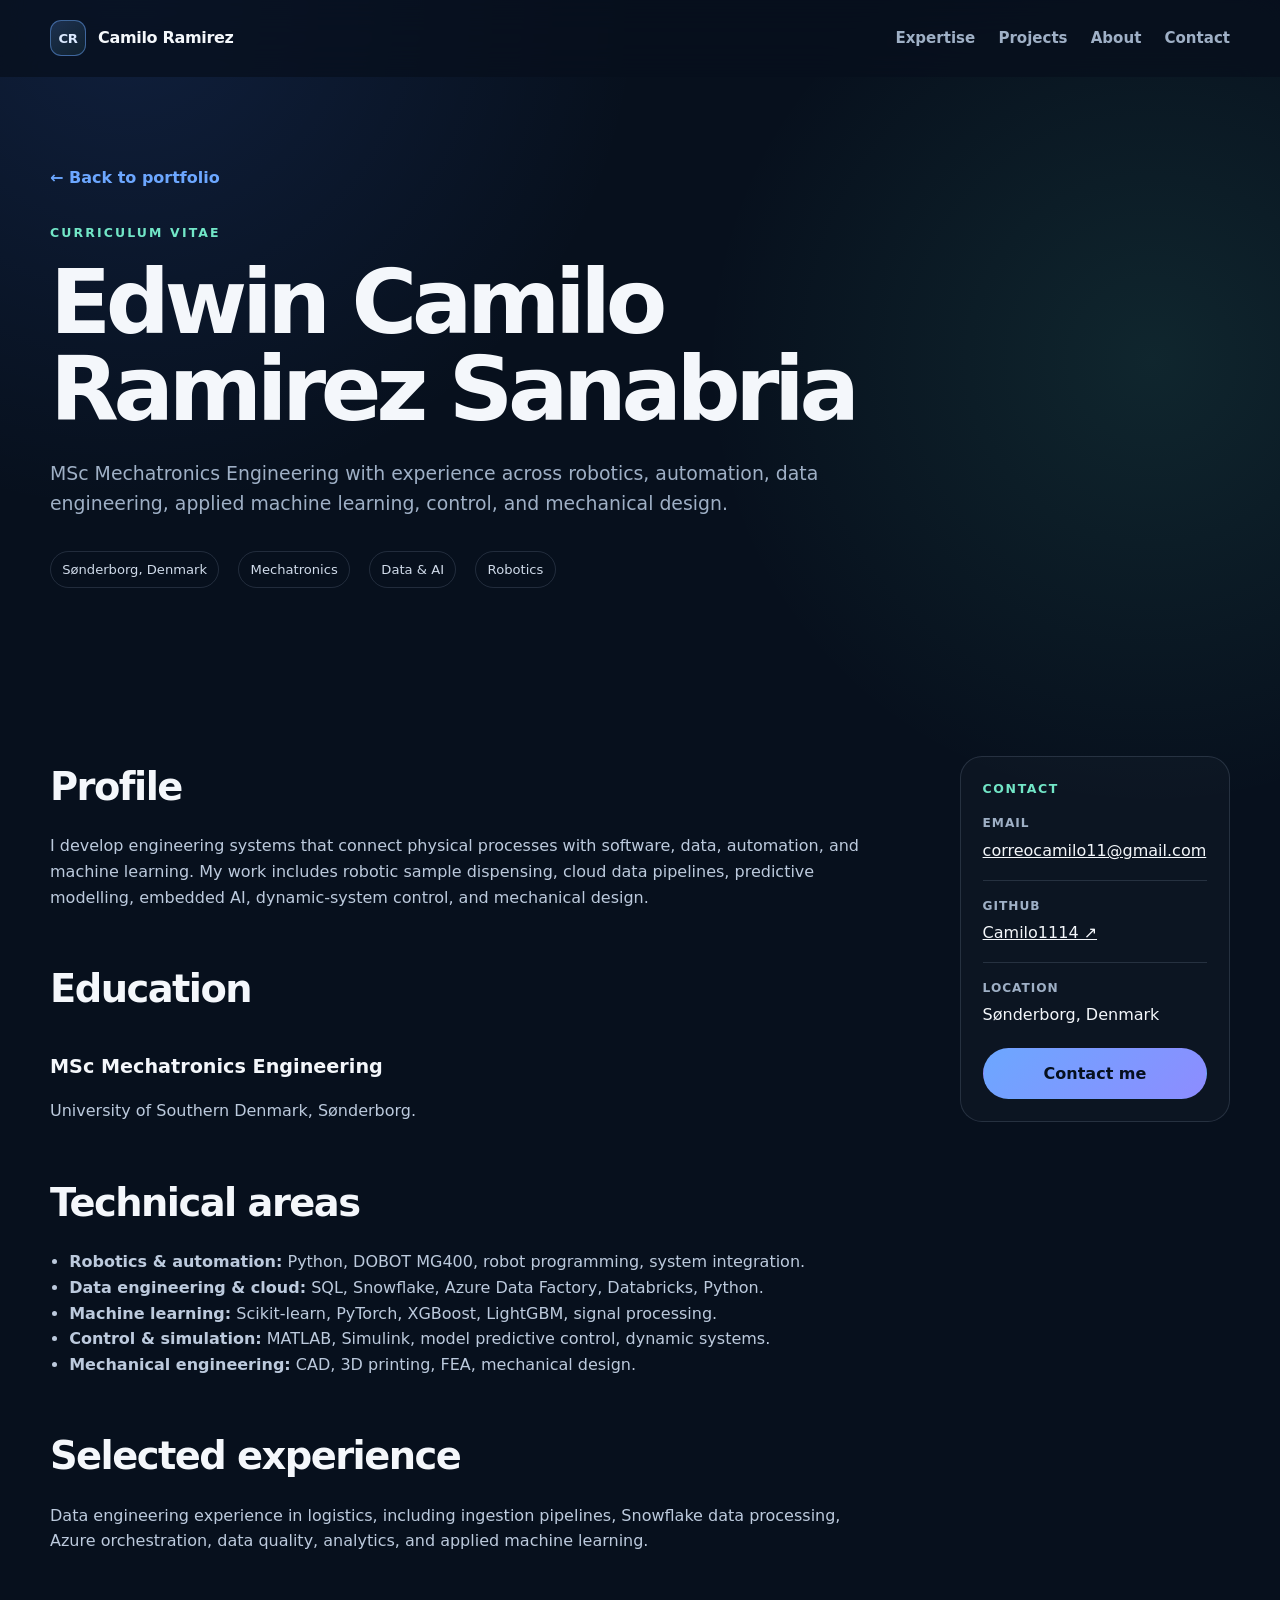
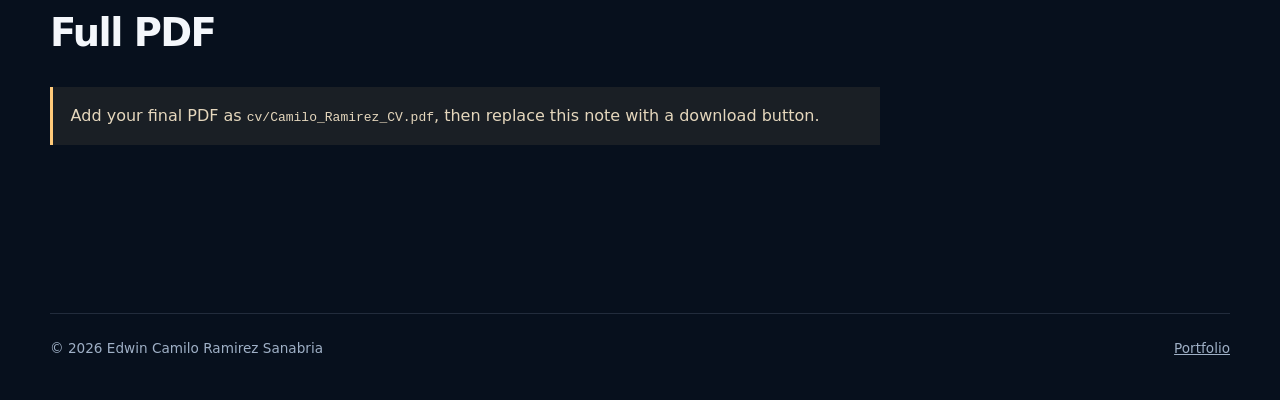
==== cv/index.html @ 7befc26e "First Commit" ====
<!DOCTYPE html>
<html lang="en">
<head>
  <meta charset="utf-8" />
  <meta name="viewport" content="width=device-width, initial-scale=1" />
  <meta name="description" content="CV summary for Edwin Camilo Ramirez Sanabria, MSc Mechatronics Engineering." />
  <meta name="theme-color" content="#08111f" />
  <title>CV | Camilo Ramirez</title>
  <link rel="icon" href="../assets/images/favicon.svg" type="image/svg+xml" />
  <link rel="stylesheet" href="../assets/css/styles.css" />
</head>
<body class="project-page">
  <header class="site-header">
    <div class="container nav-wrap">
      <a class="brand" href="../index.html"><span class="brand-mark">CR</span><span class="brand-text">Camilo Ramirez</span></a>
      <nav class="site-nav" aria-label="Primary navigation"><a href="../index.html#expertise">Expertise</a><a href="../index.html#projects">Projects</a><a href="../index.html#about">About</a><a href="../index.html#contact">Contact</a></nav>
    </div>
  </header>
  <main>
    <section class="case-hero">
      <div class="container">
        <a class="case-back" href="../index.html">← Back to portfolio</a>
        <p class="eyebrow">Curriculum vitae</p>
        <h1 class="case-title">Edwin Camilo Ramirez Sanabria</h1>
        <p class="case-lead">MSc Mechatronics Engineering with experience across robotics, automation, data engineering, applied machine learning, control, and mechanical design.</p>
        <div class="case-meta"><span>Sønderborg, Denmark</span><span>Mechatronics</span><span>Data &amp; AI</span><span>Robotics</span></div>
      </div>
    </section>
    <section class="section-shell">
      <div class="container case-layout">
        <article class="case-content">
          <h2>Profile</h2>
          <p>I develop engineering systems that connect physical processes with software, data, automation, and machine learning. My work includes robotic sample dispensing, cloud data pipelines, predictive modelling, embedded AI, dynamic-system control, and mechanical design.</p>

          <h2>Education</h2>
          <h3>MSc Mechatronics Engineering</h3>
          <p>University of Southern Denmark, Sønderborg.</p>

          <h2>Technical areas</h2>
          <ul>
            <li><strong>Robotics &amp; automation:</strong> Python, DOBOT MG400, robot programming, system integration.</li>
            <li><strong>Data engineering &amp; cloud:</strong> SQL, Snowflake, Azure Data Factory, Databricks, Python.</li>
            <li><strong>Machine learning:</strong> Scikit-learn, PyTorch, XGBoost, LightGBM, signal processing.</li>
            <li><strong>Control &amp; simulation:</strong> MATLAB, Simulink, model predictive control, dynamic systems.</li>
            <li><strong>Mechanical engineering:</strong> CAD, 3D printing, FEA, mechanical design.</li>
          </ul>

          <h2>Selected experience</h2>
          <p>Data engineering experience in logistics, including ingestion pipelines, Snowflake data processing, Azure orchestration, data quality, analytics, and applied machine learning.</p>

          <h2>Full PDF</h2>
          <div class="notice">Add your final PDF as <code>cv/Camilo_Ramirez_CV.pdf</code>, then replace this note with a download button.</div>
        </article>
        <aside class="case-sidebar">
          <h2>Contact</h2>
          <dl class="case-facts">
            <div><dt>Email</dt><dd><a href="mailto:correocamilo11@gmail.com">correocamilo11@gmail.com</a></dd></div>
            <div><dt>GitHub</dt><dd><a href="https://github.com/Camilo1114" target="_blank" rel="noopener">Camilo1114 ↗</a></dd></div>
            <div><dt>Location</dt><dd>Sønderborg, Denmark</dd></div>
          </dl>
          <a class="button button-primary" href="mailto:correocamilo11@gmail.com">Contact me</a>
        </aside>
      </div>
    </section>
  </main>
  <footer class="site-footer"><div class="container footer-row"><p>© <span id="current-year"></span> Edwin Camilo Ramirez Sanabria</p><p><a href="../index.html">Portfolio</a></p></div></footer>
  <script defer src="../assets/js/main.js"></script>
</body>
</html>
---- assets/css/styles.css ----
:root {
  color-scheme: dark;
  --bg: #07101d;
  --bg-deep: #030812;
  --panel: #0d1828;
  --panel-2: #111f32;
  --text: #f4f7fb;
  --muted: #9fb0c6;
  --line: rgba(173, 194, 222, 0.16);
  --accent: #6ca7ff;
  --accent-2: #72e6c7;
  --accent-3: #d9a7ff;
  --warning: #ffca7a;
  --max-width: 1180px;
  --radius: 22px;
  --shadow: 0 24px 80px rgba(0, 0, 0, 0.28);
}

* { box-sizing: border-box; }
html { scroll-behavior: smooth; }
body {
  margin: 0;
  min-width: 320px;
  background:
    radial-gradient(circle at 10% 0%, rgba(69, 126, 255, 0.14), transparent 32rem),
    radial-gradient(circle at 90% 18%, rgba(91, 232, 195, 0.10), transparent 28rem),
    var(--bg);
  color: var(--text);
  font-family: Inter, ui-sans-serif, system-ui, -apple-system, BlinkMacSystemFont, "Segoe UI", sans-serif;
  line-height: 1.6;
  text-rendering: optimizeLegibility;
}

img { max-width: 100%; display: block; }
a { color: inherit; }
button, input, textarea { font: inherit; }
button { color: inherit; }

.sr-only {
  position: absolute;
  width: 1px;
  height: 1px;
  padding: 0;
  margin: -1px;
  overflow: hidden;
  clip: rect(0, 0, 0, 0);
  white-space: nowrap;
  border: 0;
}

.skip-link {
  position: fixed;
  top: 1rem;
  left: 1rem;
  z-index: 1000;
  transform: translateY(-200%);
  padding: 0.7rem 1rem;
  border-radius: 999px;
  background: var(--text);
  color: var(--bg);
  text-decoration: none;
}
.skip-link:focus { transform: translateY(0); }

.container {
  width: min(calc(100% - 2.5rem), var(--max-width));
  margin-inline: auto;
}

.site-header {
  position: sticky;
  top: 0;
  z-index: 100;
  border-bottom: 1px solid transparent;
  background: rgba(7, 16, 29, 0.74);
  backdrop-filter: blur(18px);
  transition: border-color 180ms ease, background 180ms ease;
}
.site-header.scrolled { border-color: var(--line); background: rgba(7, 16, 29, 0.93); }
.nav-wrap { min-height: 76px; display: flex; align-items: center; justify-content: space-between; gap: 2rem; }
.brand { display: inline-flex; align-items: center; gap: 0.75rem; text-decoration: none; font-weight: 750; letter-spacing: -0.02em; }
.brand-mark {
  width: 2.25rem;
  aspect-ratio: 1;
  display: grid;
  place-items: center;
  border: 1px solid rgba(108, 167, 255, 0.48);
  border-radius: 0.7rem;
  background: linear-gradient(145deg, rgba(108, 167, 255, 0.20), rgba(114, 230, 199, 0.08));
  color: #dbe9ff;
  font-size: 0.82rem;
}
.site-nav { display: flex; align-items: center; gap: 1.45rem; }
.site-nav a { color: var(--muted); text-decoration: none; font-size: 0.94rem; font-weight: 650; transition: color 150ms ease; }
.site-nav a:hover, .site-nav a:focus-visible { color: var(--text); }
.site-nav .nav-cta { padding: 0.64rem 1rem; color: var(--text); border: 1px solid var(--line); border-radius: 999px; }
.nav-toggle { display: none; width: 42px; height: 42px; border: 1px solid var(--line); border-radius: 12px; background: transparent; cursor: pointer; }
.nav-toggle span:not(.sr-only) { display: block; width: 18px; height: 2px; margin: 4px auto; background: currentColor; border-radius: 10px; }

.section-shell { padding: 7rem 0; }
.section-muted { background: linear-gradient(180deg, rgba(255,255,255,0.018), rgba(255,255,255,0.035), rgba(255,255,255,0.018)); border-block: 1px solid var(--line); }
.eyebrow { margin: 0 0 1rem; color: var(--accent-2); font-size: 0.78rem; font-weight: 800; letter-spacing: 0.17em; text-transform: uppercase; }
.section-heading { max-width: 760px; margin-bottom: 2.8rem; }
.section-heading h2 { margin: 0 0 1rem; font-size: clamp(2rem, 4.5vw, 3.5rem); line-height: 1.08; letter-spacing: -0.045em; }
.section-heading > p:last-child { margin: 0; color: var(--muted); font-size: 1.05rem; }

.hero { min-height: calc(100svh - 76px); display: grid; align-items: center; padding-top: 4rem; overflow: hidden; }
.hero-grid { display: grid; grid-template-columns: minmax(0, 1.1fr) minmax(360px, 0.9fr); align-items: center; gap: 5rem; }
.hero h1 { max-width: 880px; margin: 0; font-size: clamp(3.05rem, 7vw, 6.6rem); line-height: 0.98; letter-spacing: -0.064em; }
.hero-lead { max-width: 720px; margin: 1.8rem 0 0; color: var(--muted); font-size: clamp(1.08rem, 2vw, 1.34rem); }
.hero-actions { display: flex; flex-wrap: wrap; gap: 0.85rem; margin-top: 2rem; }
.button {
  display: inline-flex;
  align-items: center;
  justify-content: center;
  min-height: 48px;
  padding: 0.75rem 1.2rem;
  border: 1px solid transparent;
  border-radius: 999px;
  font-weight: 760;
  text-decoration: none;
  transition: transform 160ms ease, border-color 160ms ease, background 160ms ease;
}
.button:hover { transform: translateY(-2px); }
.button-primary { background: linear-gradient(135deg, var(--accent), #8d8cff); color: #06101f; }
.button-secondary { border-color: var(--line); background: rgba(255,255,255,0.035); }
.button-secondary:hover { border-color: rgba(108,167,255,0.6); background: rgba(108,167,255,0.08); }
.hero-meta { display: flex; flex-wrap: wrap; gap: 2rem; list-style: none; margin: 2.5rem 0 0; padding: 0; }
.hero-meta li { display: grid; gap: 0.15rem; }
.hero-meta strong { color: var(--muted); font-size: 0.76rem; letter-spacing: 0.12em; text-transform: uppercase; }
.hero-meta span { font-size: 0.96rem; }

.hero-visual { display: grid; place-items: center; min-height: 520px; }
.system-orbit { position: relative; width: min(100%, 520px); aspect-ratio: 1; }
.orbit-ring { position: absolute; inset: 9%; border: 1px solid rgba(108,167,255,0.22); border-radius: 50%; }
.ring-two { inset: 26%; border-color: rgba(114,230,199,0.22); }
.orbit-core {
  position: absolute;
  inset: 35%;
  z-index: 4;
  display: grid;
  place-content: center;
  text-align: center;
  border: 1px solid rgba(255,255,255,0.16);
  border-radius: 50%;
  background: radial-gradient(circle at 35% 25%, rgba(108,167,255,0.34), rgba(12,27,47,0.95) 62%);
  box-shadow: 0 25px 90px rgba(34,90,180,0.28), inset 0 0 55px rgba(114,230,199,0.08);
}
.orbit-core span { color: var(--accent-2); font-size: 0.64rem; font-weight: 800; letter-spacing: 0.15em; }
.orbit-core strong { font-size: 1.55rem; letter-spacing: -0.04em; }
.orbit-node {
  position: absolute;
  z-index: 5;
  border: 1px solid rgba(255,255,255,0.14);
  border-radius: 999px;
  background: rgba(13,24,40,0.9);
  box-shadow: 0 16px 40px rgba(0,0,0,0.24);
  padding: 0.62rem 0.9rem;
  cursor: pointer;
  font-weight: 750;
  transition: transform 160ms ease, border-color 160ms ease, background 160ms ease;
}
.orbit-node:hover { transform: translateY(-3px) scale(1.02); border-color: var(--accent); background: #13243a; }
.node-robotics { left: 4%; top: 20%; }
.node-data { right: 4%; top: 19%; }
.node-ml { right: 0; bottom: 25%; }
.node-control { left: 5%; bottom: 15%; }
.node-mechanical { left: 50%; top: 2%; transform: translateX(-50%); }
.node-mechanical:hover { transform: translateX(-50%) translateY(-3px) scale(1.02); }
.system-orbit::before, .system-orbit::after {
  content: "";
  position: absolute;
  inset: 2%;
  border-radius: 50%;
  background: conic-gradient(from 90deg, transparent 0 30%, rgba(108,167,255,0.12), transparent 48% 70%, rgba(114,230,199,0.09), transparent 88%);
  filter: blur(1px);
  animation: rotate 24s linear infinite;
}
.system-orbit::after { inset: 18%; animation-direction: reverse; animation-duration: 19s; }
@keyframes rotate { to { transform: rotate(360deg); } }

.expertise-grid { display: grid; grid-template-columns: repeat(6, 1fr); gap: 1rem; }
.expertise-card {
  grid-column: span 2;
  min-height: 305px;
  padding: 1.65rem;
  text-align: left;
  border: 1px solid var(--line);
  border-radius: var(--radius);
  background: linear-gradient(160deg, rgba(255,255,255,0.045), rgba(255,255,255,0.018));
  cursor: pointer;
  box-shadow: none;
  transition: transform 180ms ease, border-color 180ms ease, background 180ms ease;
}
.expertise-card:nth-child(4), .expertise-card:nth-child(5) { grid-column: span 3; }
.expertise-card:hover { transform: translateY(-5px); border-color: rgba(108,167,255,0.5); background: linear-gradient(160deg, rgba(108,167,255,0.10), rgba(255,255,255,0.02)); }
.card-number { color: var(--accent-2); font-size: 0.75rem; font-weight: 800; letter-spacing: 0.13em; }
.expertise-card h3 { margin: 2rem 0 0.65rem; font-size: 1.45rem; letter-spacing: -0.03em; }
.expertise-card p { margin: 0; color: var(--muted); }
.tool-line { display: block; margin-top: 1.3rem; color: #c8d4e6; font-size: 0.87rem; }
.card-link { display: block; margin-top: 1.45rem; color: var(--accent); font-size: 0.87rem; font-weight: 750; }

.project-heading { max-width: none; display: flex; align-items: end; justify-content: space-between; gap: 2rem; }
.project-count { flex: none; color: var(--muted); font-size: 0.94rem; }
.filter-bar { display: flex; flex-wrap: wrap; gap: 0.65rem; margin-bottom: 2rem; }
.filter-button { padding: 0.58rem 0.9rem; border: 1px solid var(--line); border-radius: 999px; background: rgba(255,255,255,0.025); color: var(--muted); cursor: pointer; font-size: 0.88rem; font-weight: 720; transition: color 150ms ease, background 150ms ease, border-color 150ms ease; }
.filter-button:hover, .filter-button.active { color: #06101f; border-color: transparent; background: var(--accent-2); }
.projects-grid { display: grid; grid-template-columns: repeat(2, minmax(0, 1fr)); gap: 1.3rem; }
.project-card { overflow: hidden; border: 1px solid var(--line); border-radius: var(--radius); background: linear-gradient(160deg, rgba(255,255,255,0.045), rgba(255,255,255,0.018)); box-shadow: 0 15px 45px rgba(0,0,0,0.12); transition: transform 180ms ease, border-color 180ms ease; }
.project-card:hover { transform: translateY(-5px); border-color: rgba(108,167,255,0.48); }
.project-card[hidden] { display: none; }
.project-image { position: relative; display: block; overflow: hidden; aspect-ratio: 16 / 9; background: #0a1729; }
.project-image img { width: 100%; height: 100%; object-fit: cover; transition: transform 400ms ease; }
.project-card:hover .project-image img { transform: scale(1.025); }
.project-status { position: absolute; top: 1rem; right: 1rem; padding: 0.35rem 0.62rem; border-radius: 999px; backdrop-filter: blur(10px); font-size: 0.7rem; font-weight: 820; letter-spacing: 0.05em; text-transform: uppercase; }
.status-featured { background: rgba(114,230,199,0.88); color: #04140f; }
.status-team { background: rgba(217,167,255,0.88); color: #17051f; }
.status-progress { background: rgba(7,16,29,0.82); border: 1px solid var(--line); color: #d5deeb; }
.project-body { padding: 1.55rem; }
.project-kicker { display: flex; justify-content: space-between; gap: 1rem; color: var(--muted); font-size: 0.76rem; font-weight: 720; letter-spacing: 0.05em; text-transform: uppercase; }
.project-card h3 { margin: 1rem 0 0.7rem; font-size: clamp(1.35rem, 2.4vw, 1.8rem); line-height: 1.14; letter-spacing: -0.035em; }
.project-card h3 a { text-decoration: none; }
.project-card p { margin: 0; color: var(--muted); }
.tag-list { display: flex; flex-wrap: wrap; gap: 0.45rem; list-style: none; padding: 0; margin: 1.25rem 0 0; }
.tag-list li { padding: 0.36rem 0.55rem; border: 1px solid var(--line); border-radius: 999px; color: #cbd8ea; background: rgba(255,255,255,0.025); font-size: 0.74rem; }
.project-actions { display: flex; flex-wrap: wrap; gap: 1rem; margin-top: 1.35rem; padding-top: 1.15rem; border-top: 1px solid var(--line); }
.project-actions a { color: var(--accent); font-size: 0.88rem; font-weight: 760; text-decoration: none; }
.project-actions a:hover { color: var(--accent-2); }
.project-card-upcoming { opacity: 0.86; }
.empty-state { margin-top: 2rem; color: var(--muted); text-align: center; }

.about-grid { display: grid; grid-template-columns: 0.8fr 1.2fr; gap: 5rem; align-items: start; }
.about-grid .section-heading { margin: 0; }
.about-copy { max-width: 720px; }
.about-copy p { margin: 0 0 1.2rem; color: #c1cede; font-size: 1.08rem; }
.about-links { display: flex; flex-wrap: wrap; gap: 1.5rem; margin-top: 2rem; }
.about-links a { color: var(--accent); font-weight: 760; text-decoration: none; }
.contact-section { padding-top: 5rem; }
.contact-card { display: flex; align-items: center; justify-content: space-between; gap: 3rem; padding: clamp(2rem, 5vw, 4rem); border: 1px solid rgba(108,167,255,0.28); border-radius: calc(var(--radius) + 8px); background: radial-gradient(circle at 85% 0%, rgba(108,167,255,0.18), transparent 24rem), linear-gradient(145deg, rgba(255,255,255,0.055), rgba(255,255,255,0.018)); box-shadow: var(--shadow); }
.contact-card h2 { margin: 0; font-size: clamp(2rem, 4vw, 3.6rem); line-height: 1.06; letter-spacing: -0.045em; }
.contact-card p:not(.eyebrow) { max-width: 680px; margin-bottom: 0; color: var(--muted); }
.contact-actions { flex: none; display: flex; flex-wrap: wrap; gap: 0.7rem; }
.site-footer { padding: 2rem 0 2.5rem; color: var(--muted); font-size: 0.85rem; }
.footer-row { display: flex; justify-content: space-between; gap: 1rem; border-top: 1px solid var(--line); padding-top: 1.5rem; }
.footer-row p { margin: 0; }

.project-page .site-header { position: relative; }
.case-hero { padding: 5.5rem 0 3.5rem; }
.case-back { display: inline-block; margin-bottom: 2rem; color: var(--accent); font-weight: 760; text-decoration: none; }
.case-title { max-width: 900px; margin: 0; font-size: clamp(2.7rem, 7vw, 6rem); line-height: 0.98; letter-spacing: -0.06em; }
.case-lead { max-width: 780px; margin: 1.5rem 0 0; color: var(--muted); font-size: 1.18rem; }
.case-meta { display: flex; flex-wrap: wrap; gap: 1.2rem; margin-top: 2rem; }
.case-meta span { padding: 0.45rem 0.7rem; border: 1px solid var(--line); border-radius: 999px; color: #d0dbea; font-size: 0.82rem; }
.case-visual { overflow: hidden; margin-top: 3.2rem; border: 1px solid var(--line); border-radius: calc(var(--radius) + 6px); }
.case-visual img { width: 100%; aspect-ratio: 16 / 8; object-fit: cover; }
.case-layout { display: grid; grid-template-columns: minmax(0, 1fr) 270px; gap: 5rem; align-items: start; }
.case-content h2 { margin: 3rem 0 0.85rem; font-size: clamp(1.8rem, 3vw, 2.55rem); letter-spacing: -0.04em; }
.case-content h2:first-child { margin-top: 0; }
.case-content h3 { margin: 2rem 0 0.5rem; font-size: 1.2rem; }
.case-content p, .case-content li { color: #bccadd; }
.case-content ul { padding-left: 1.2rem; }
.case-sidebar { position: sticky; top: 1.5rem; padding: 1.35rem; border: 1px solid var(--line); border-radius: var(--radius); background: rgba(255,255,255,0.025); }
.case-sidebar h2 { margin: 0 0 1rem; font-size: 0.78rem; color: var(--accent-2); letter-spacing: 0.13em; text-transform: uppercase; }
.case-facts { display: grid; gap: 1rem; margin: 0; }
.case-facts div { padding-bottom: 1rem; border-bottom: 1px solid var(--line); }
.case-facts div:last-child { border: 0; padding-bottom: 0; }
.case-facts dt { color: var(--muted); font-size: 0.76rem; font-weight: 750; text-transform: uppercase; letter-spacing: 0.08em; }
.case-facts dd { margin: 0.25rem 0 0; }
.case-sidebar .button { width: 100%; margin-top: 1.25rem; }
.architecture-flow { display: grid; grid-template-columns: repeat(5, 1fr); align-items: stretch; gap: 0.5rem; margin: 1.5rem 0; }
.flow-step { position: relative; display: grid; place-items: center; min-height: 105px; padding: 1rem; border: 1px solid var(--line); border-radius: 14px; background: rgba(255,255,255,0.025); text-align: center; font-weight: 720; }
.flow-step:not(:last-child)::after { content: "→"; position: absolute; right: -0.72rem; z-index: 2; color: var(--accent-2); }
.notice { margin: 1.5rem 0; padding: 1rem 1.1rem; border-left: 3px solid var(--warning); background: rgba(255,202,122,0.08); color: #e5d7bd; }

.reveal { opacity: 0; transform: translateY(18px); transition: opacity 600ms ease, transform 600ms ease; }
.reveal.visible { opacity: 1; transform: translateY(0); }

@media (prefers-reduced-motion: reduce) {
  html { scroll-behavior: auto; }
  *, *::before, *::after { animation-duration: 0.01ms !important; animation-iteration-count: 1 !important; transition-duration: 0.01ms !important; }
  .reveal { opacity: 1; transform: none; }
}

@media (max-width: 960px) {
  .hero-grid { grid-template-columns: 1fr; gap: 2rem; }
  .hero { padding-top: 5rem; }
  .hero-visual { min-height: 430px; }
  .system-orbit { width: min(90vw, 460px); }
  .expertise-card { grid-column: span 3; }
  .expertise-card:nth-child(5) { grid-column: span 6; }
  .about-grid { grid-template-columns: 1fr; gap: 2rem; }
  .case-layout { grid-template-columns: 1fr; }
  .case-sidebar { position: static; }
  .architecture-flow { grid-template-columns: 1fr; }
  .flow-step:not(:last-child)::after { content: "↓"; left: 50%; right: auto; bottom: -1rem; top: auto; }
}

@media (max-width: 760px) {
  .section-shell { padding: 5.2rem 0; }
  .nav-toggle { display: block; }
  .site-nav {
    position: absolute;
    top: calc(100% + 1px);
    left: 0;
    right: 0;
    display: none;
    align-items: stretch;
    flex-direction: column;
    gap: 0;
    padding: 0.8rem 1.25rem 1.25rem;
    border-bottom: 1px solid var(--line);
    background: rgba(7,16,29,0.98);
  }
  .site-nav.open { display: flex; }
  .site-nav a { padding: 0.8rem 0; }
  .site-nav .nav-cta { margin-top: 0.4rem; text-align: center; }
  .hero h1 { font-size: clamp(2.8rem, 14vw, 4.8rem); }
  .hero-meta { gap: 1.2rem; }
  .hero-meta li { min-width: 44%; }
  .hero-visual { min-height: 360px; }
  .orbit-node { font-size: 0.78rem; padding: 0.5rem 0.68rem; }
  .expertise-grid { grid-template-columns: 1fr; }
  .expertise-card, .expertise-card:nth-child(4), .expertise-card:nth-child(5) { grid-column: auto; min-height: auto; }
  .projects-grid { grid-template-columns: 1fr; }
  .project-heading { align-items: flex-start; flex-direction: column; gap: 0.5rem; }
  .contact-card { align-items: flex-start; flex-direction: column; }
  .footer-row { flex-direction: column; }
}

@media (max-width: 480px) {
  .container { width: min(calc(100% - 1.4rem), var(--max-width)); }
  .brand-text { display: none; }
  .hero-actions, .contact-actions { width: 100%; }
  .hero-actions .button, .contact-actions .button { width: 100%; }
  .hero-meta li { min-width: 100%; }
  .system-orbit { transform: scale(0.91); }
  .project-body { padding: 1.25rem; }
}
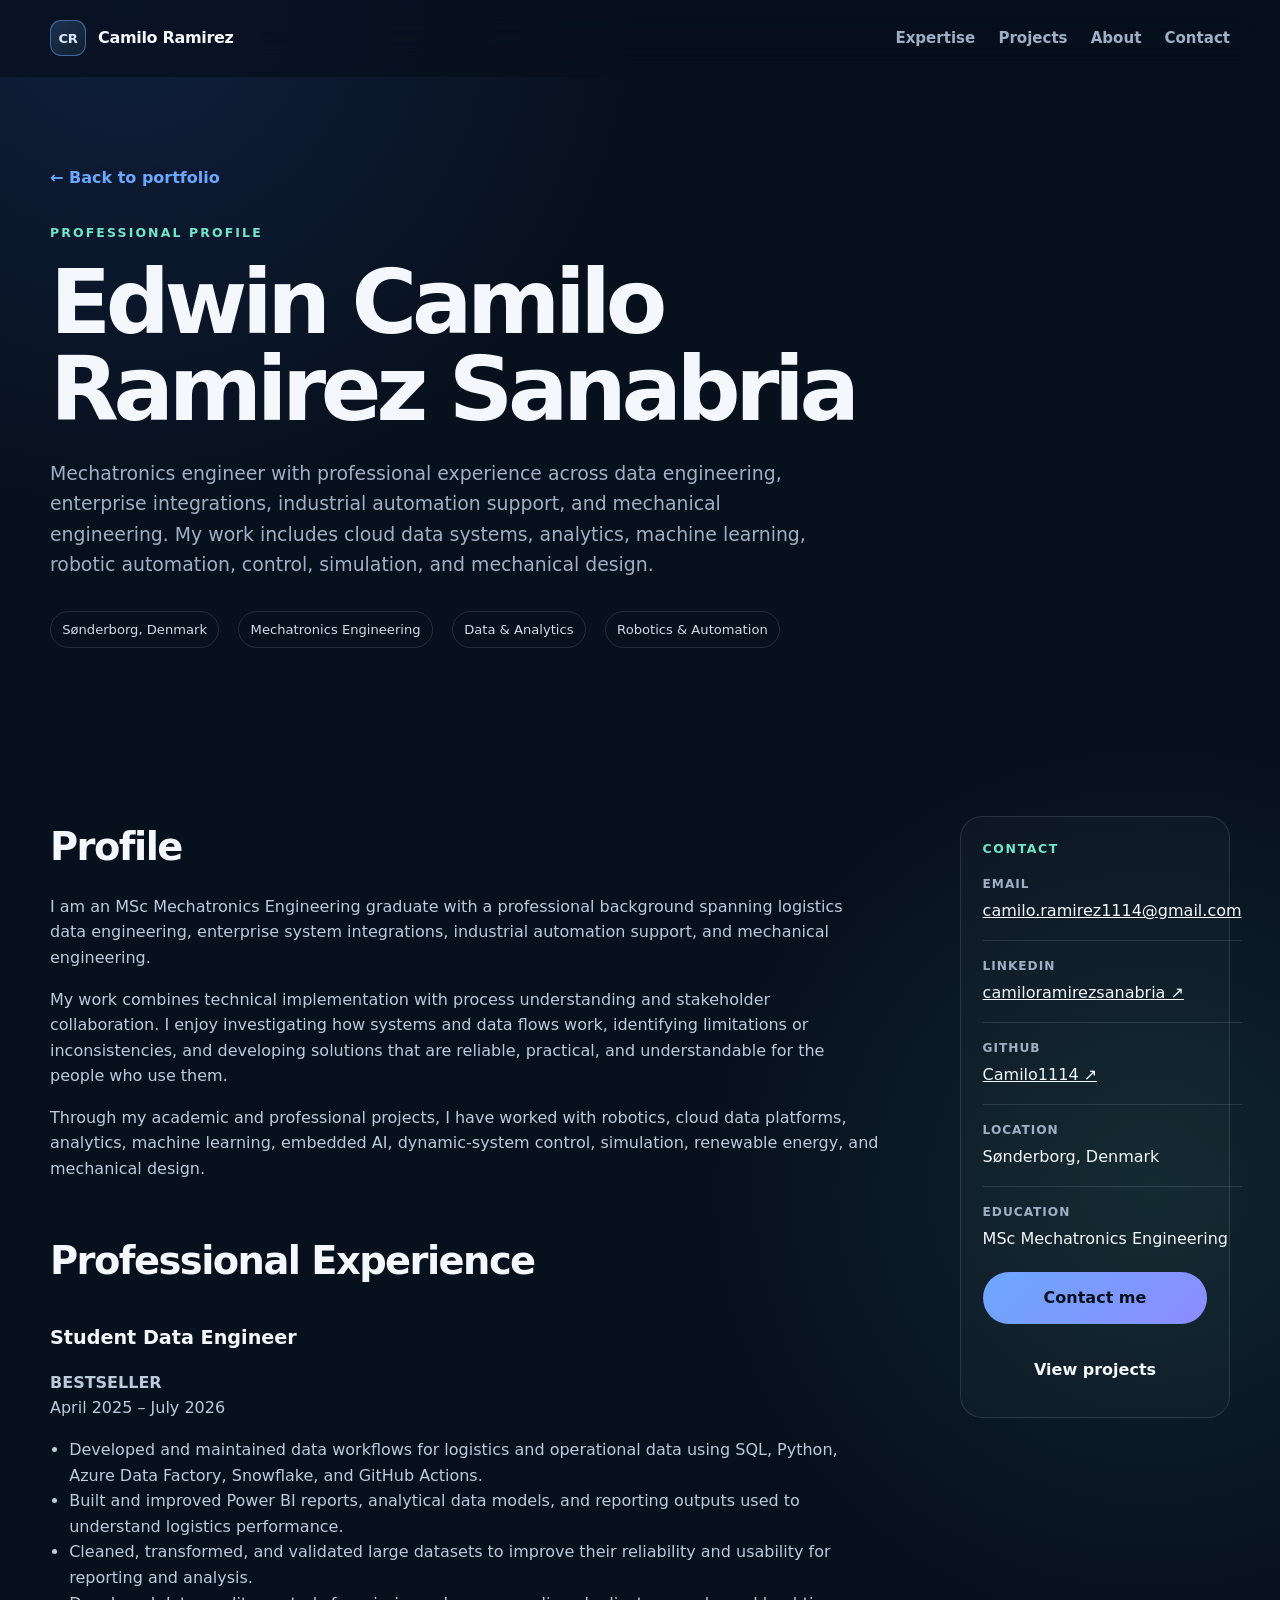
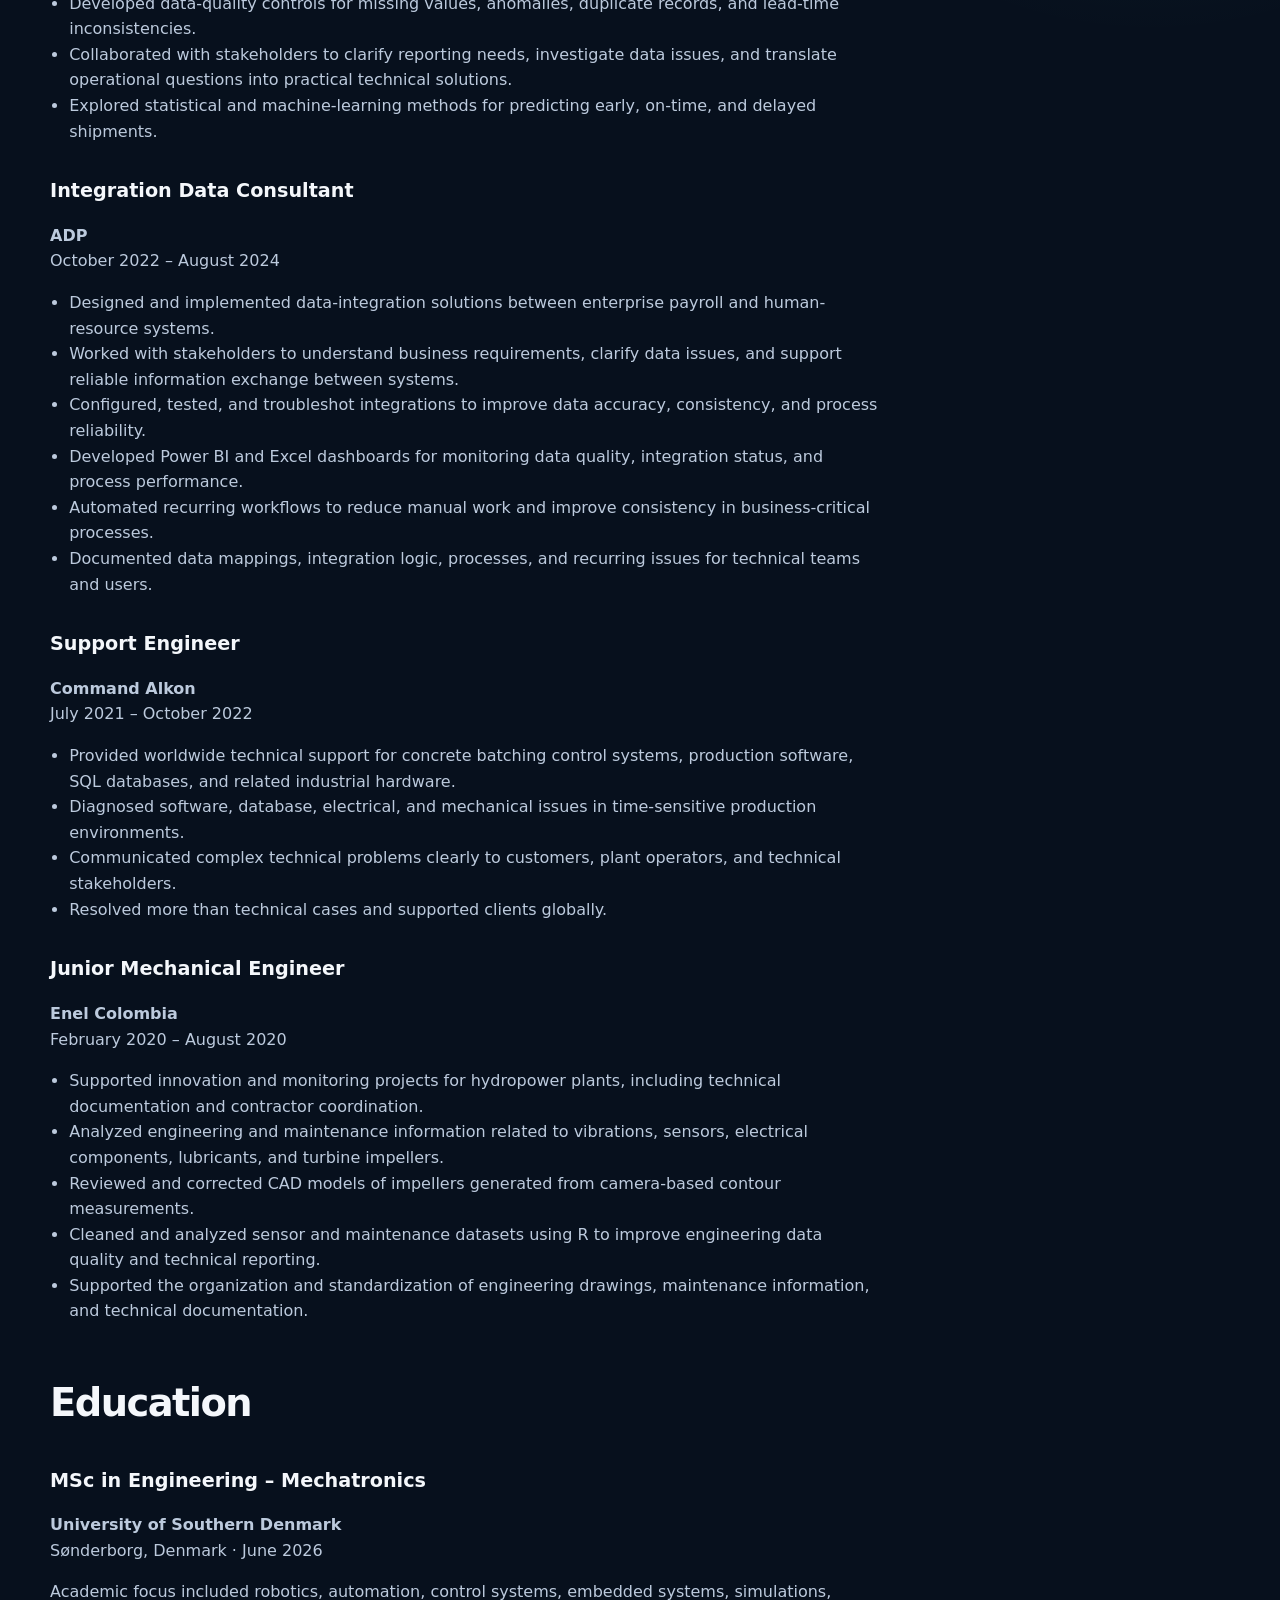
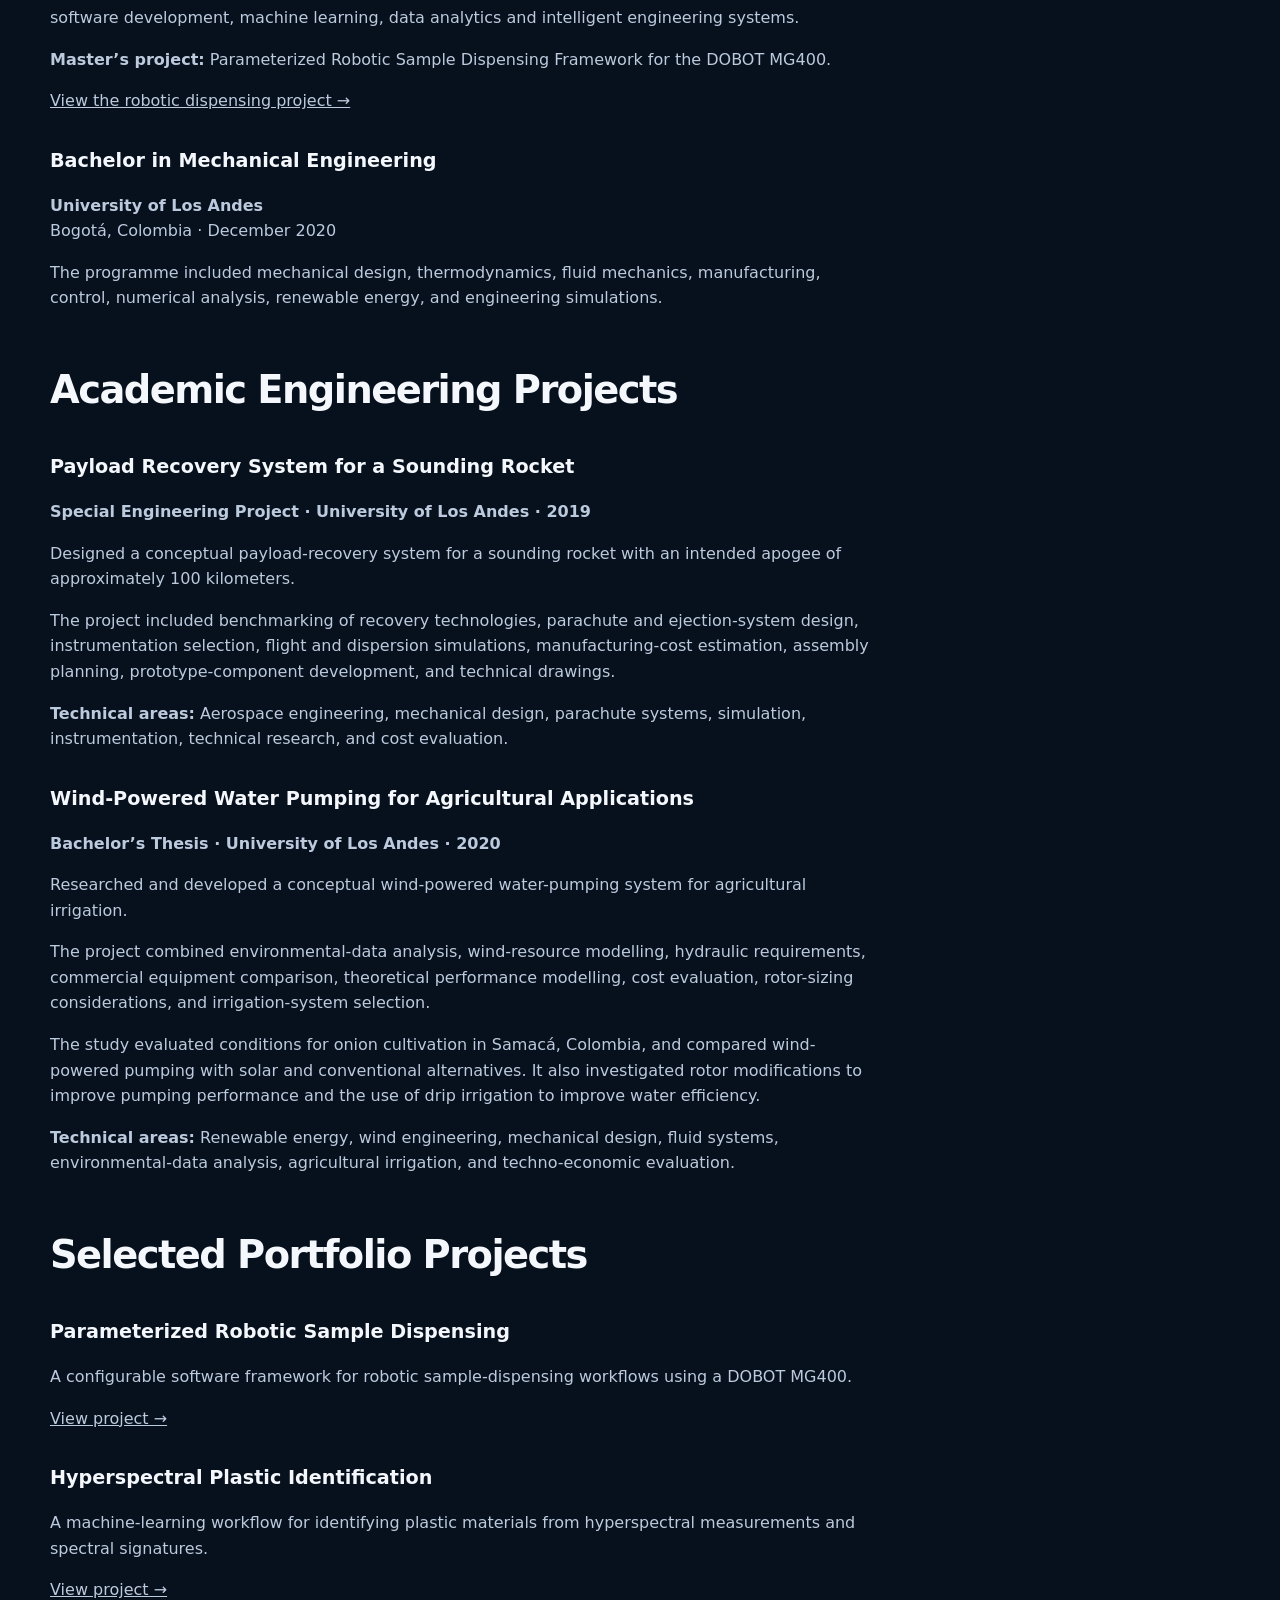
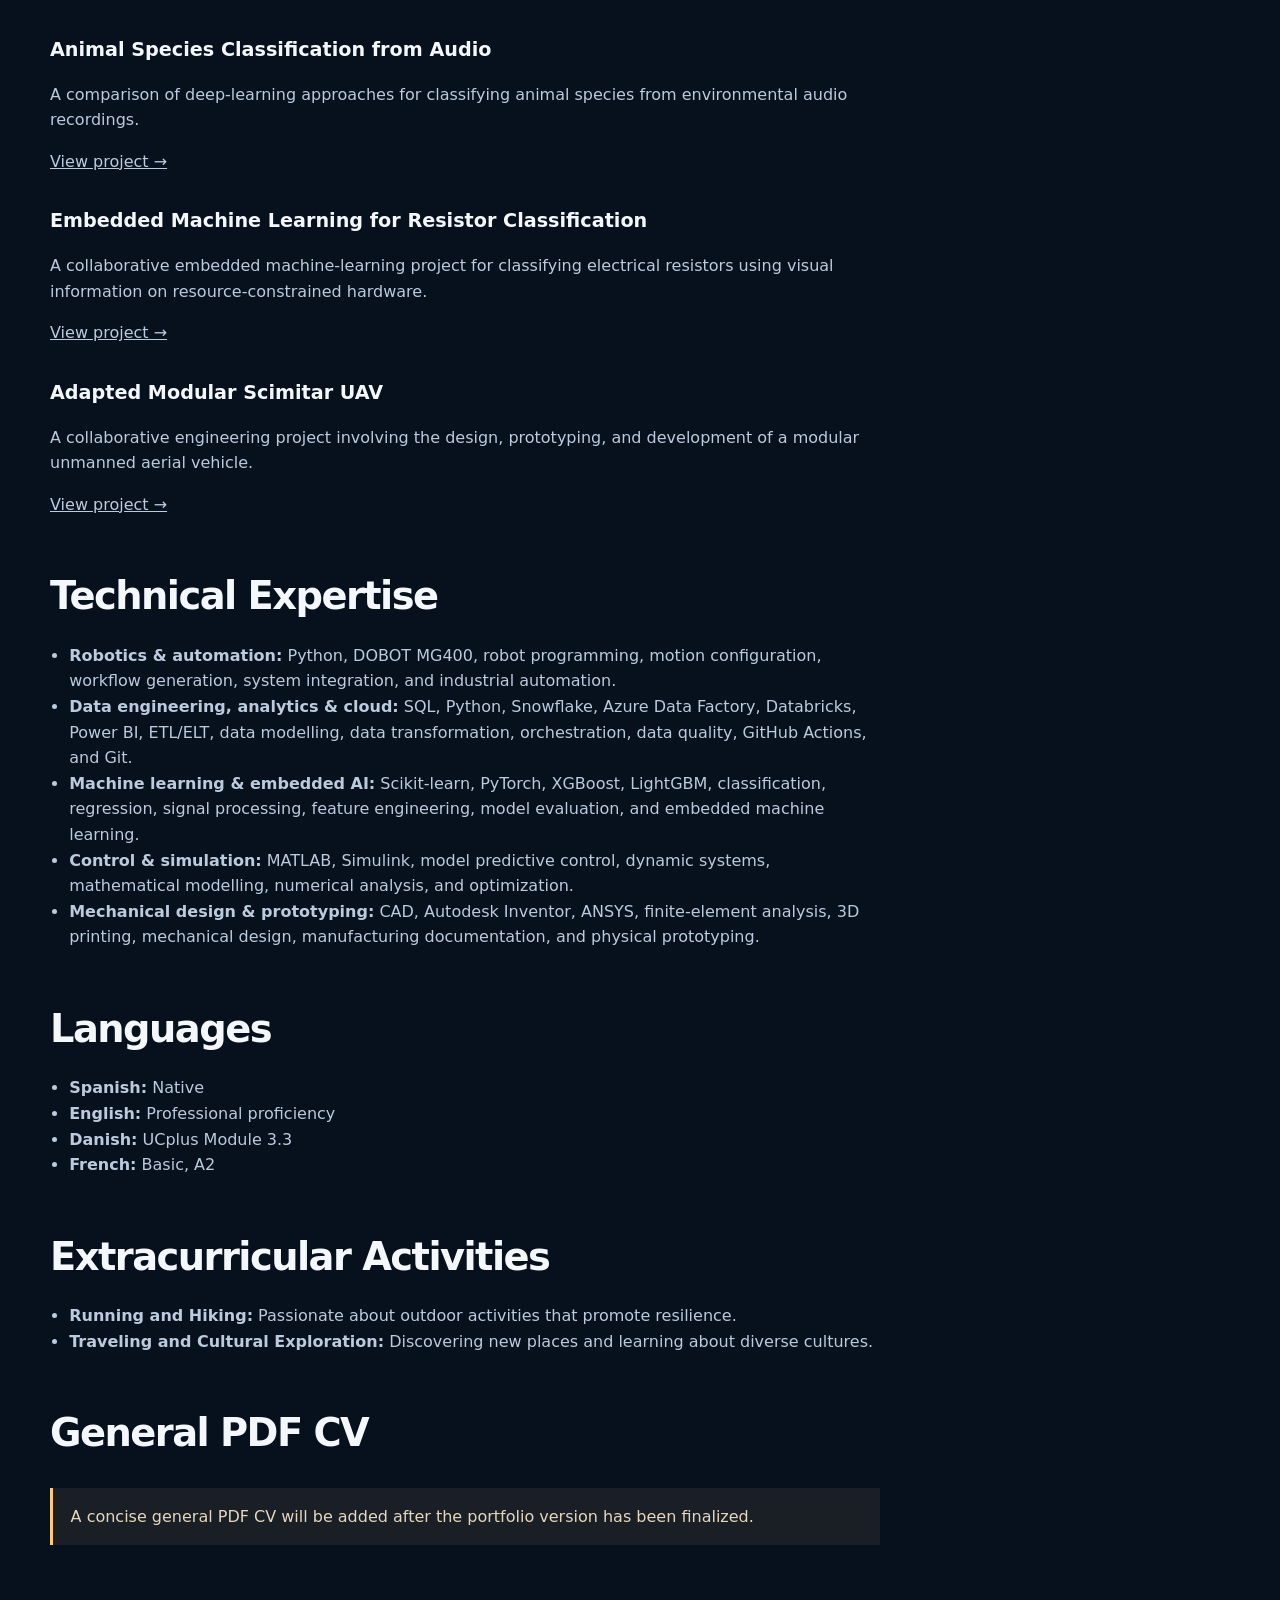
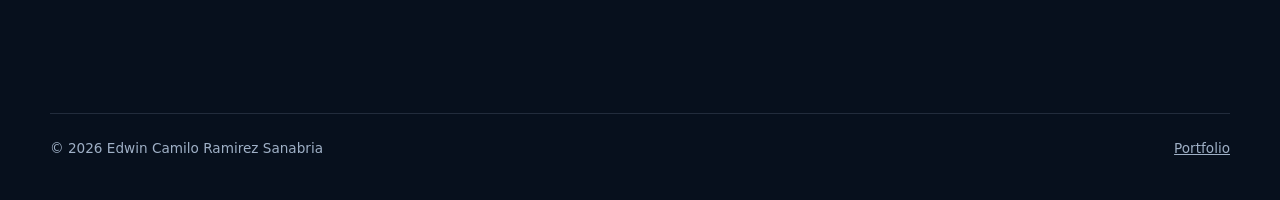
==== commit e6d1757a: "Changes to the project pages" ====
--- a/cv/index.html
+++ b/cv/index.html
@@ -3,67 +3,656 @@
 <head>
   <meta charset="utf-8" />
   <meta name="viewport" content="width=device-width, initial-scale=1" />
-  <meta name="description" content="CV summary for Edwin Camilo Ramirez Sanabria, MSc Mechatronics Engineering." />
+
+  <meta
+    name="description"
+    content="Professional profile and CV for Camilo Ramirez Sanabria, MSc Mechatronics Engineering with experience in data engineering, robotics, automation, machine learning, control, and mechanical design."
+  />
+
   <meta name="theme-color" content="#08111f" />
+
   <title>CV | Camilo Ramirez</title>
-  <link rel="icon" href="../assets/images/favicon.svg" type="image/svg+xml" />
-  <link rel="stylesheet" href="../assets/css/styles.css" />
+
+  <link
+    rel="icon"
+    href="../assets/images/favicon.svg"
+    type="image/svg+xml"
+  />
+
+  <link
+    rel="stylesheet"
+    href="../assets/css/styles.css"
+  />
 </head>
+
 <body class="project-page">
+
   <header class="site-header">
     <div class="container nav-wrap">
-      <a class="brand" href="../index.html"><span class="brand-mark">CR</span><span class="brand-text">Camilo Ramirez</span></a>
-      <nav class="site-nav" aria-label="Primary navigation"><a href="../index.html#expertise">Expertise</a><a href="../index.html#projects">Projects</a><a href="../index.html#about">About</a><a href="../index.html#contact">Contact</a></nav>
+
+      <a class="brand" href="../index.html">
+        <span class="brand-mark">CR</span>
+        <span class="brand-text">Camilo Ramirez</span>
+      </a>
+
+      <nav class="site-nav" aria-label="Primary navigation">
+        <a href="../index.html#expertise">Expertise</a>
+        <a href="../index.html#projects">Projects</a>
+        <a href="../index.html#about">About</a>
+        <a href="../index.html#contact">Contact</a>
+      </nav>
+
     </div>
   </header>
+
   <main>
+
+    <!-- Hero -->
     <section class="case-hero">
       <div class="container">
-        <a class="case-back" href="../index.html">← Back to portfolio</a>
-        <p class="eyebrow">Curriculum vitae</p>
-        <h1 class="case-title">Edwin Camilo Ramirez Sanabria</h1>
-        <p class="case-lead">MSc Mechatronics Engineering with experience across robotics, automation, data engineering, applied machine learning, control, and mechanical design.</p>
-        <div class="case-meta"><span>Sønderborg, Denmark</span><span>Mechatronics</span><span>Data &amp; AI</span><span>Robotics</span></div>
+
+        <a class="case-back" href="../index.html">
+          ← Back to portfolio
+        </a>
+
+        <p class="eyebrow">Professional profile</p>
+
+        <h1 class="case-title">
+          Edwin Camilo Ramirez Sanabria
+        </h1>
+
+        <p class="case-lead">
+          Mechatronics engineer with professional experience across data
+          engineering, enterprise integrations, industrial automation support,
+          and mechanical engineering. My work includes cloud data systems,
+          analytics, machine learning, robotic automation, control, simulation,
+          and mechanical design.
+        </p>
+
+        <div class="case-meta">
+          <span>Sønderborg, Denmark</span>
+          <span>Mechatronics Engineering</span>
+          <span>Data &amp; Analytics</span>
+          <span>Robotics &amp; Automation</span>
+        </div>
+
       </div>
     </section>
+
+    <!-- Main content -->
     <section class="section-shell">
       <div class="container case-layout">
+
         <article class="case-content">
-          <h2>Profile</h2>
-          <p>I develop engineering systems that connect physical processes with software, data, automation, and machine learning. My work includes robotic sample dispensing, cloud data pipelines, predictive modelling, embedded AI, dynamic-system control, and mechanical design.</p>
-
-          <h2>Education</h2>
-          <h3>MSc Mechatronics Engineering</h3>
-          <p>University of Southern Denmark, Sønderborg.</p>
-
-          <h2>Technical areas</h2>
+
+          <!-- Profile -->
+          <h2 id="profile">Profile</h2>
+
+          <p>
+            I am an MSc Mechatronics Engineering graduate with a professional
+            background spanning logistics data engineering, enterprise system
+            integrations, industrial automation support, and mechanical
+            engineering.
+          </p>
+
+          <p>
+            My work combines technical implementation with process
+            understanding and stakeholder collaboration. I enjoy investigating
+            how systems and data flows work, identifying limitations or
+            inconsistencies, and developing solutions that are reliable,
+            practical, and understandable for the people who use them.
+          </p>
+
+          <p>
+            Through my academic and professional projects, I have worked with
+            robotics, cloud data platforms, analytics, machine learning,
+            embedded AI, dynamic-system control, simulation, renewable energy,
+            and mechanical design.
+          </p>
+
+
+          <!-- Professional Experience -->
+          <h2 id="experience">Professional Experience</h2>
+
+          <h3>Student Data Engineer</h3>
+
+          <p>
+            <strong>BESTSELLER</strong><br />
+            April 2025 – July 2026
+          </p>
+
           <ul>
-            <li><strong>Robotics &amp; automation:</strong> Python, DOBOT MG400, robot programming, system integration.</li>
-            <li><strong>Data engineering &amp; cloud:</strong> SQL, Snowflake, Azure Data Factory, Databricks, Python.</li>
-            <li><strong>Machine learning:</strong> Scikit-learn, PyTorch, XGBoost, LightGBM, signal processing.</li>
-            <li><strong>Control &amp; simulation:</strong> MATLAB, Simulink, model predictive control, dynamic systems.</li>
-            <li><strong>Mechanical engineering:</strong> CAD, 3D printing, FEA, mechanical design.</li>
+            <li>
+              Developed and maintained data workflows for logistics and
+              operational data using SQL, Python, Azure Data Factory,
+              Snowflake, and GitHub Actions.
+            </li>
+
+            <li>
+              Built and improved Power BI reports, analytical data models, and
+              reporting outputs used to understand logistics performance.
+            </li>
+
+            <li>
+              Cleaned, transformed, and validated large datasets to improve
+              their reliability and usability for reporting and analysis.
+            </li>
+
+            <li>
+              Developed data-quality controls for missing values, anomalies,
+              duplicate records, and lead-time inconsistencies.
+            </li>
+
+            <li>
+              Collaborated with stakeholders to clarify reporting needs,
+              investigate data issues, and translate operational questions into
+              practical technical solutions.
+            </li>
+
+            <li>
+              Explored statistical and machine-learning methods for predicting
+              early, on-time, and delayed shipments.
+            </li>
           </ul>
 
-          <h2>Selected experience</h2>
-          <p>Data engineering experience in logistics, including ingestion pipelines, Snowflake data processing, Azure orchestration, data quality, analytics, and applied machine learning.</p>
-
-          <h2>Full PDF</h2>
-          <div class="notice">Add your final PDF as <code>cv/Camilo_Ramirez_CV.pdf</code>, then replace this note with a download button.</div>
+
+          <h3>Integration Data Consultant</h3>
+
+          <p>
+            <strong>ADP</strong><br />
+            October 2022 – August 2024
+          </p>
+
+          <ul>
+            <li>
+              Designed and implemented data-integration solutions between
+              enterprise payroll and human-resource systems.
+            </li>
+
+            <li>
+              Worked with stakeholders to understand business requirements,
+              clarify data issues, and support reliable information exchange
+              between systems.
+            </li>
+
+            <li>
+              Configured, tested, and troubleshot integrations to improve data
+              accuracy, consistency, and process reliability.
+            </li>
+
+            <li>
+              Developed Power BI and Excel dashboards for monitoring data
+              quality, integration status, and process performance.
+            </li>
+
+            <li>
+              Automated recurring workflows to reduce manual work and improve
+              consistency in business-critical processes.
+            </li>
+
+            <li>
+              Documented data mappings, integration logic, processes, and
+              recurring issues for technical teams and users.
+            </li>
+          </ul>
+
+
+          <h3>Support Engineer</h3>
+
+          <p>
+            <strong>Command Alkon</strong><br />
+            July 2021 – October 2022
+          </p>
+
+          <ul>
+            <li>
+              Provided worldwide technical support for concrete batching
+              control systems, production software, SQL databases, and related
+              industrial hardware.
+            </li>
+
+            <li>
+              Diagnosed software, database, electrical, and mechanical issues
+              in time-sensitive production environments.
+            </li>
+
+            <li>
+              Communicated complex technical problems clearly to customers,
+              plant operators, and technical stakeholders.
+            </li>
+
+            <li>
+              Resolved more than technical cases and supported clients globally.
+            </li>
+          </ul>
+
+
+          <h3>Junior Mechanical Engineer</h3>
+
+          <p>
+            <strong>Enel Colombia</strong><br />
+            February 2020 – August 2020
+          </p>
+
+          <ul>
+            <li>
+              Supported innovation and monitoring projects for hydropower
+              plants, including technical documentation and contractor
+              coordination.
+            </li>
+
+            <li>
+              Analyzed engineering and maintenance information related to
+              vibrations, sensors, electrical components, lubricants, and
+              turbine impellers.
+            </li>
+
+            <li>
+              Reviewed and corrected CAD models of impellers generated from
+              camera-based contour measurements.
+            </li>
+
+            <li>
+              Cleaned and analyzed sensor and maintenance datasets using R to
+              improve engineering data quality and technical reporting.
+            </li>
+
+            <li>
+              Supported the organization and standardization of engineering
+              drawings, maintenance information, and technical documentation.
+            </li>
+          </ul>
+
+
+          <!-- Education -->
+          <h2 id="education">Education</h2>
+
+          <h3>MSc in Engineering – Mechatronics</h3>
+
+          <p>
+            <strong>University of Southern Denmark</strong><br />
+            Sønderborg, Denmark · June 2026
+          </p>
+
+          <p>
+            Academic focus included robotics, automation, control systems,
+            embedded systems, simulations, software development, machine learning, data analytics and intelligent
+            engineering systems.
+          </p>
+
+          <p>
+            <strong>Master’s project:</strong>
+            Parameterized Robotic Sample Dispensing Framework for the DOBOT
+            MG400.
+          </p>
+
+          <p>
+            <a href="../projects/mg400.html">
+              View the robotic dispensing project →
+            </a>
+          </p>
+
+
+          <h3>Bachelor in Mechanical Engineering</h3>
+
+          <p>
+            <strong>University of Los Andes</strong><br />
+            Bogotá, Colombia · December 2020
+          </p>
+
+          <p>
+            The programme included mechanical design, thermodynamics, fluid
+            mechanics, manufacturing, control, numerical analysis, renewable
+            energy, and engineering simulations.
+          </p>
+
+
+          <!-- Academic Engineering Projects -->
+          <h2 id="academic-projects">Academic Engineering Projects</h2>
+
+          <h3>Payload Recovery System for a Sounding Rocket</h3>
+
+          <p>
+            <strong>
+              Special Engineering Project · University of Los Andes · 2019
+            </strong>
+          </p>
+
+          <p>
+            Designed a conceptual payload-recovery system for a sounding rocket
+            with an intended apogee of approximately 100 kilometers.
+          </p>
+
+          <p>
+            The project included benchmarking of recovery technologies,
+            parachute and ejection-system design, instrumentation selection,
+            flight and dispersion simulations, manufacturing-cost estimation,
+            assembly planning, prototype-component development, and technical
+            drawings.
+          </p>
+
+          <p>
+            <strong>Technical areas:</strong>
+            Aerospace engineering, mechanical design, parachute systems,
+            simulation, instrumentation, technical research, and cost
+            evaluation.
+          </p>
+
+
+          <h3>Wind-Powered Water Pumping for Agricultural Applications</h3>
+
+          <p>
+            <strong>
+              Bachelor’s Thesis · University of Los Andes · 2020
+            </strong>
+          </p>
+
+          <p>
+            Researched and developed a conceptual wind-powered water-pumping
+            system for agricultural irrigation.
+          </p>
+
+          <p>
+            The project combined environmental-data analysis, wind-resource
+            modelling, hydraulic requirements, commercial equipment
+            comparison, theoretical performance modelling, cost evaluation,
+            rotor-sizing considerations, and irrigation-system selection.
+          </p>
+
+          <p>
+            The study evaluated conditions for onion cultivation in Samacá,
+            Colombia, and compared wind-powered pumping with solar and
+            conventional alternatives. It also investigated rotor modifications
+            to improve pumping performance and the use of drip irrigation to
+            improve water efficiency.
+          </p>
+
+          <p>
+            <strong>Technical areas:</strong>
+            Renewable energy, wind engineering, mechanical design, fluid
+            systems, environmental-data analysis, agricultural irrigation, and
+            techno-economic evaluation.
+          </p>
+
+
+          <!-- Selected Portfolio Projects -->
+          <h2 id="selected-projects">Selected Portfolio Projects</h2>
+
+          <h3>Parameterized Robotic Sample Dispensing</h3>
+
+          <p>
+            A configurable software framework for robotic sample-dispensing
+            workflows using a DOBOT MG400.
+          </p>
+
+          <p>
+            <a href="../projects/mg400.html">
+              View project →
+            </a>
+          </p>
+
+
+          <h3>Hyperspectral Plastic Identification</h3>
+
+          <p>
+            A machine-learning workflow for identifying plastic materials from
+            hyperspectral measurements and spectral signatures.
+          </p>
+
+          <p>
+            <a href="../projects/hyperspectral.html">
+              View project →
+            </a>
+          </p>
+
+
+          <h3>Animal Species Classification from Audio</h3>
+
+          <p>
+            A comparison of deep-learning approaches for classifying animal
+            species from environmental audio recordings.
+          </p>
+
+          <p>
+            <a href="../projects/animal-audio.html">
+              View project →
+            </a>
+          </p>
+
+
+          <h3>Embedded Machine Learning for Resistor Classification</h3>
+
+          <p>
+            A collaborative embedded machine-learning project for classifying
+            electrical resistors using visual information on
+            resource-constrained hardware.
+          </p>
+
+          <p>
+            <a href="../projects/resistor-classification.html">
+              View project →
+            </a>
+          </p>
+
+
+          <h3>Adapted Modular Scimitar UAV</h3>
+
+          <p>
+            A collaborative engineering project involving the design,
+            prototyping, and development of a modular unmanned aerial vehicle.
+          </p>
+
+          <p>
+            <a href="../projects/scimitar-uav.html">
+              View project →
+            </a>
+          </p>
+
+
+          <!-- Technical Expertise -->
+          <h2 id="technical-expertise">Technical Expertise</h2>
+
+          <ul>
+            <li>
+              <strong>Robotics &amp; automation:</strong>
+              Python, DOBOT MG400, robot programming, motion configuration,
+              workflow generation, system integration, and industrial
+              automation.
+            </li>
+
+            <li>
+              <strong>Data engineering, analytics &amp; cloud:</strong>
+              SQL, Python, Snowflake, Azure Data Factory, Databricks, Power BI,
+              ETL/ELT, data modelling, data transformation, orchestration, data
+              quality, GitHub Actions, and Git.
+            </li>
+
+            <li>
+              <strong>Machine learning &amp; embedded AI:</strong>
+              Scikit-learn, PyTorch, XGBoost, LightGBM, classification,
+              regression, signal processing, feature engineering, model
+              evaluation, and embedded machine learning.
+            </li>
+
+            <li>
+              <strong>Control &amp; simulation:</strong>
+              MATLAB, Simulink, model predictive control, dynamic systems,
+              mathematical modelling, numerical analysis, and optimization.
+            </li>
+
+            <li>
+              <strong>Mechanical design &amp; prototyping:</strong>
+              CAD, Autodesk Inventor, ANSYS, finite-element analysis, 3D
+              printing, mechanical design, manufacturing documentation, and
+              physical prototyping.
+            </li>
+          </ul>
+
+
+          <!-- Languages -->
+          <h2 id="languages">Languages</h2>
+
+          <ul>
+            <li>
+              <strong>Spanish:</strong>
+              Native
+            </li>
+
+            <li>
+              <strong>English:</strong>
+              Professional proficiency
+            </li>
+
+            <li>
+              <strong>Danish:</strong>
+              UCplus Module 3.3
+            </li>
+
+            <li>
+              <strong>French:</strong>
+              Basic, A2
+            </li>
+          </ul>
+
+
+          <!-- Extracurricular Activities -->
+          <h2 id="extracurricular">Extracurricular Activities</h2>
+
+          <ul>
+            <li>
+              <strong>Running and Hiking:</strong>
+              Passionate about outdoor activities that promote resilience.
+            </li>
+
+            <li>
+              <strong>Traveling and Cultural Exploration:</strong>
+              Discovering new places and learning about diverse cultures.
+            </li>
+          </ul>
+
+
+          <!-- PDF -->
+          <h2 id="pdf-cv">General PDF CV</h2>
+
+          <div class="notice">
+            A concise general PDF CV will be added after the portfolio version
+            has been finalized.
+          </div>
+
+          <!-- Replace the notice above with this button when the PDF is ready:
+
+          <a
+            class="button button-primary"
+            href="../cv/Camilo_Ramirez_CV.pdf"
+            target="_blank"
+            rel="noopener noreferrer"
+          >
+            Download General CV
+          </a>
+
+          -->
+
         </article>
+
+
+        <!-- Sidebar -->
         <aside class="case-sidebar">
+
           <h2>Contact</h2>
+
           <dl class="case-facts">
-            <div><dt>Email</dt><dd><a href="mailto:correocamilo11@gmail.com">correocamilo11@gmail.com</a></dd></div>
-            <div><dt>GitHub</dt><dd><a href="https://github.com/Camilo1114" target="_blank" rel="noopener">Camilo1114 ↗</a></dd></div>
-            <div><dt>Location</dt><dd>Sønderborg, Denmark</dd></div>
+
+            <div>
+              <dt>Email</dt>
+              <dd>
+                <a href="mailto:camilo.ramirez1114@gmail.com">
+                  camilo.ramirez1114@gmail.com
+                </a>
+              </dd>
+            </div>
+
+            <div>
+              <dt>LinkedIn</dt>
+              <dd>
+                <a
+                  href="https://www.linkedin.com/in/camiloramirezsanabria/"
+                  target="_blank"
+                  rel="noopener noreferrer"
+                >
+                  camiloramirezsanabria ↗
+                </a>
+              </dd>
+            </div>
+
+            <div>
+              <dt>GitHub</dt>
+              <dd>
+                <a
+                  href="https://github.com/Camilo1114"
+                  target="_blank"
+                  rel="noopener noreferrer"
+                >
+                  Camilo1114 ↗
+                </a>
+              </dd>
+            </div>
+
+            <div>
+              <dt>Location</dt>
+              <dd>Sønderborg, Denmark</dd>
+            </div>
+
+            <div>
+              <dt>Education</dt>
+              <dd>MSc Mechatronics Engineering</dd>
+            </div>
+
           </dl>
-          <a class="button button-primary" href="mailto:correocamilo11@gmail.com">Contact me</a>
+
+          <a
+            class="button button-primary"
+            href="mailto:camilo.ramirez1114@gmail.com"
+          >
+            Contact me
+          </a>
+
+          <a
+            class="button"
+            href="../index.html#projects"
+          >
+            View projects
+          </a>
+
         </aside>
+
       </div>
     </section>
+
   </main>
-  <footer class="site-footer"><div class="container footer-row"><p>© <span id="current-year"></span> Edwin Camilo Ramirez Sanabria</p><p><a href="../index.html">Portfolio</a></p></div></footer>
-  <script defer src="../assets/js/main.js"></script>
+
+
+  <footer class="site-footer">
+    <div class="container footer-row">
+
+      <p>
+        © <span id="current-year"></span>
+        Edwin Camilo Ramirez Sanabria
+      </p>
+
+      <p>
+        <a href="../index.html">
+          Portfolio
+        </a>
+      </p>
+
+    </div>
+  </footer>
+
+
+  <script
+    defer
+    src="../assets/js/main.js"
+  ></script>
+
 </body>
-</html>+</html>
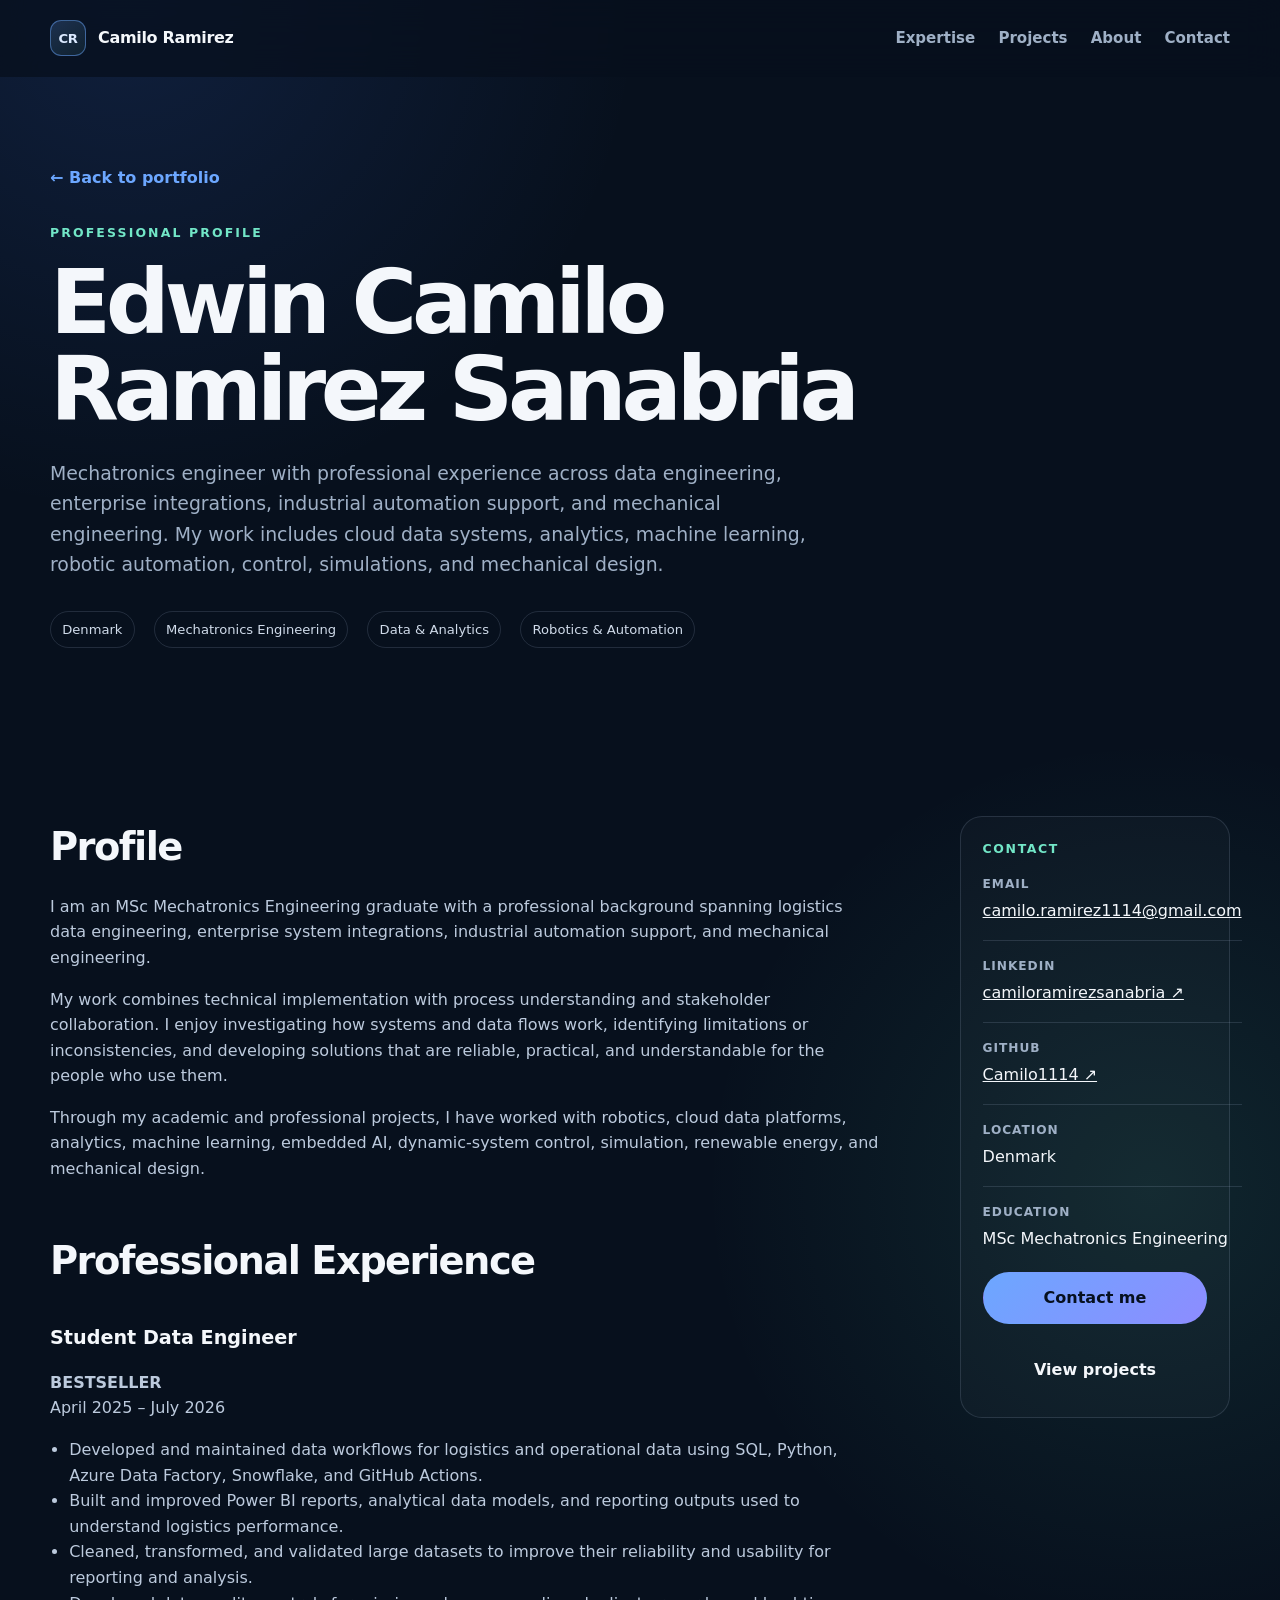
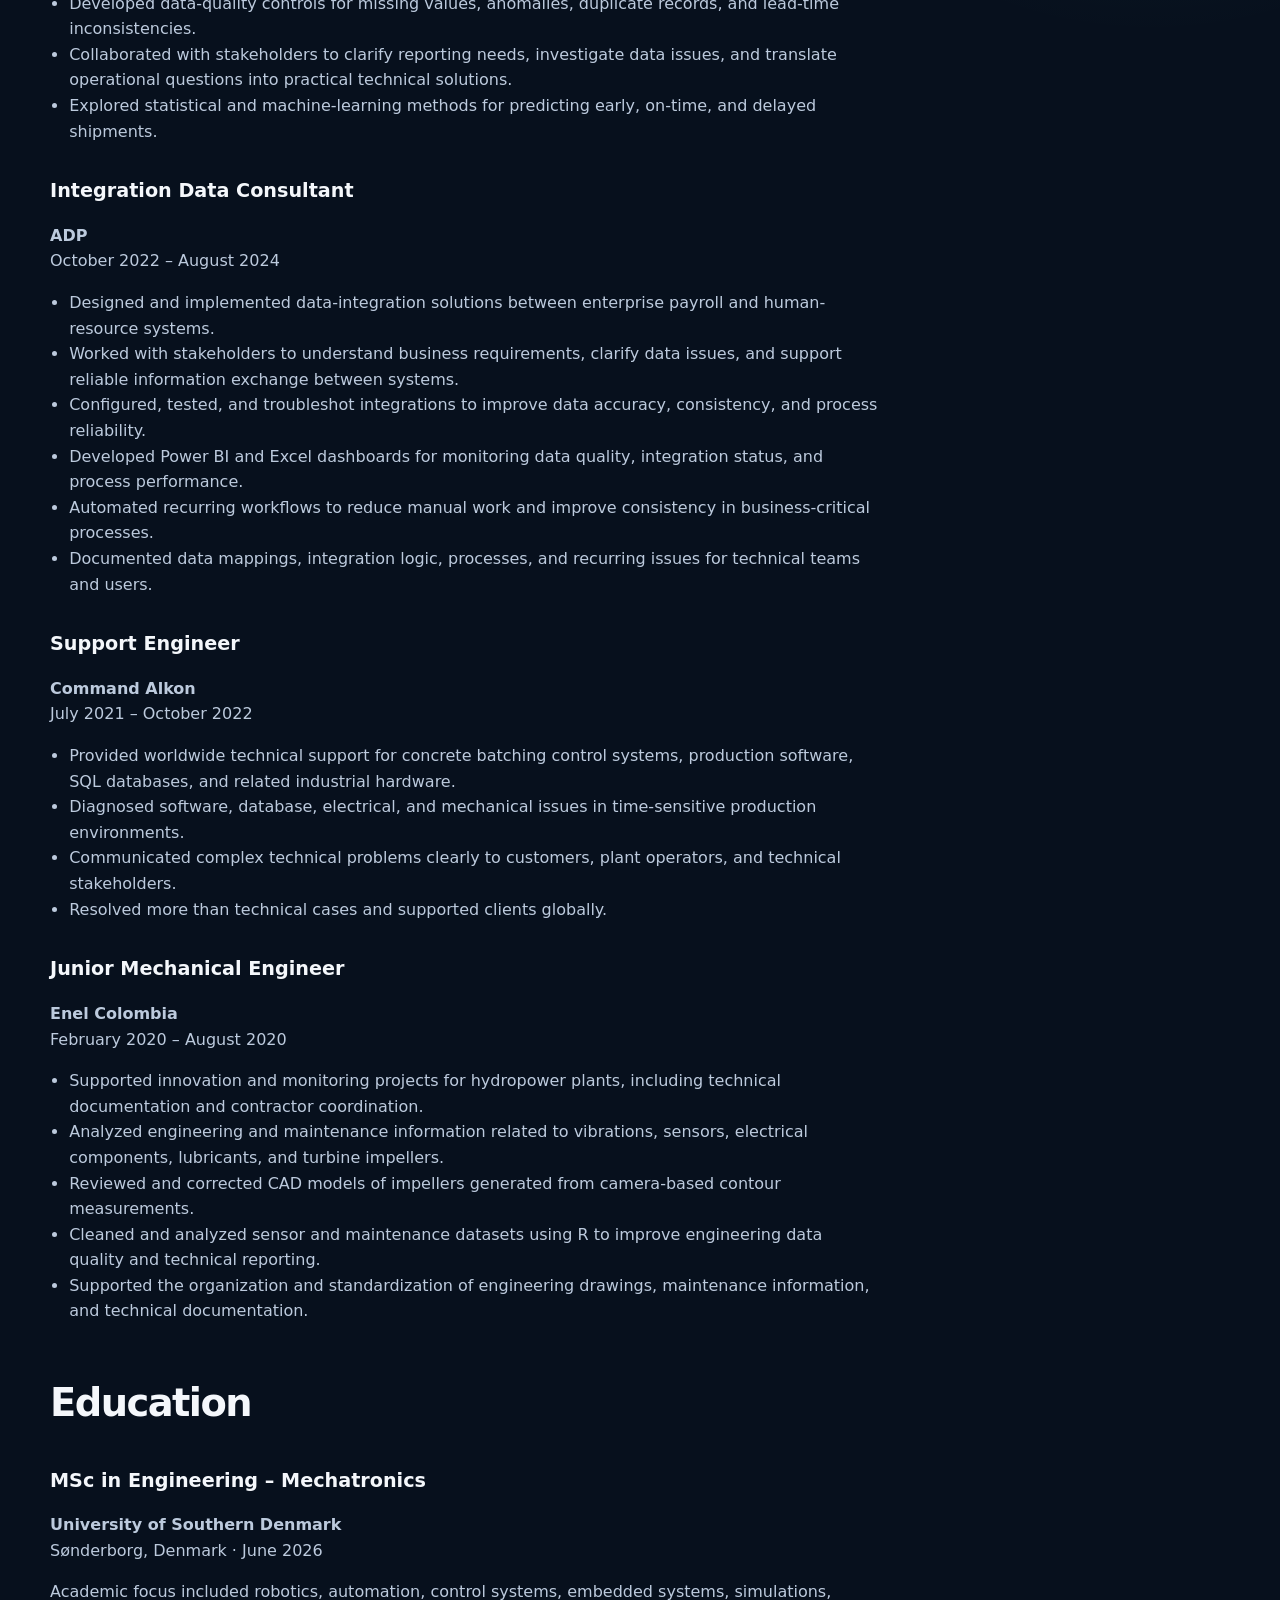
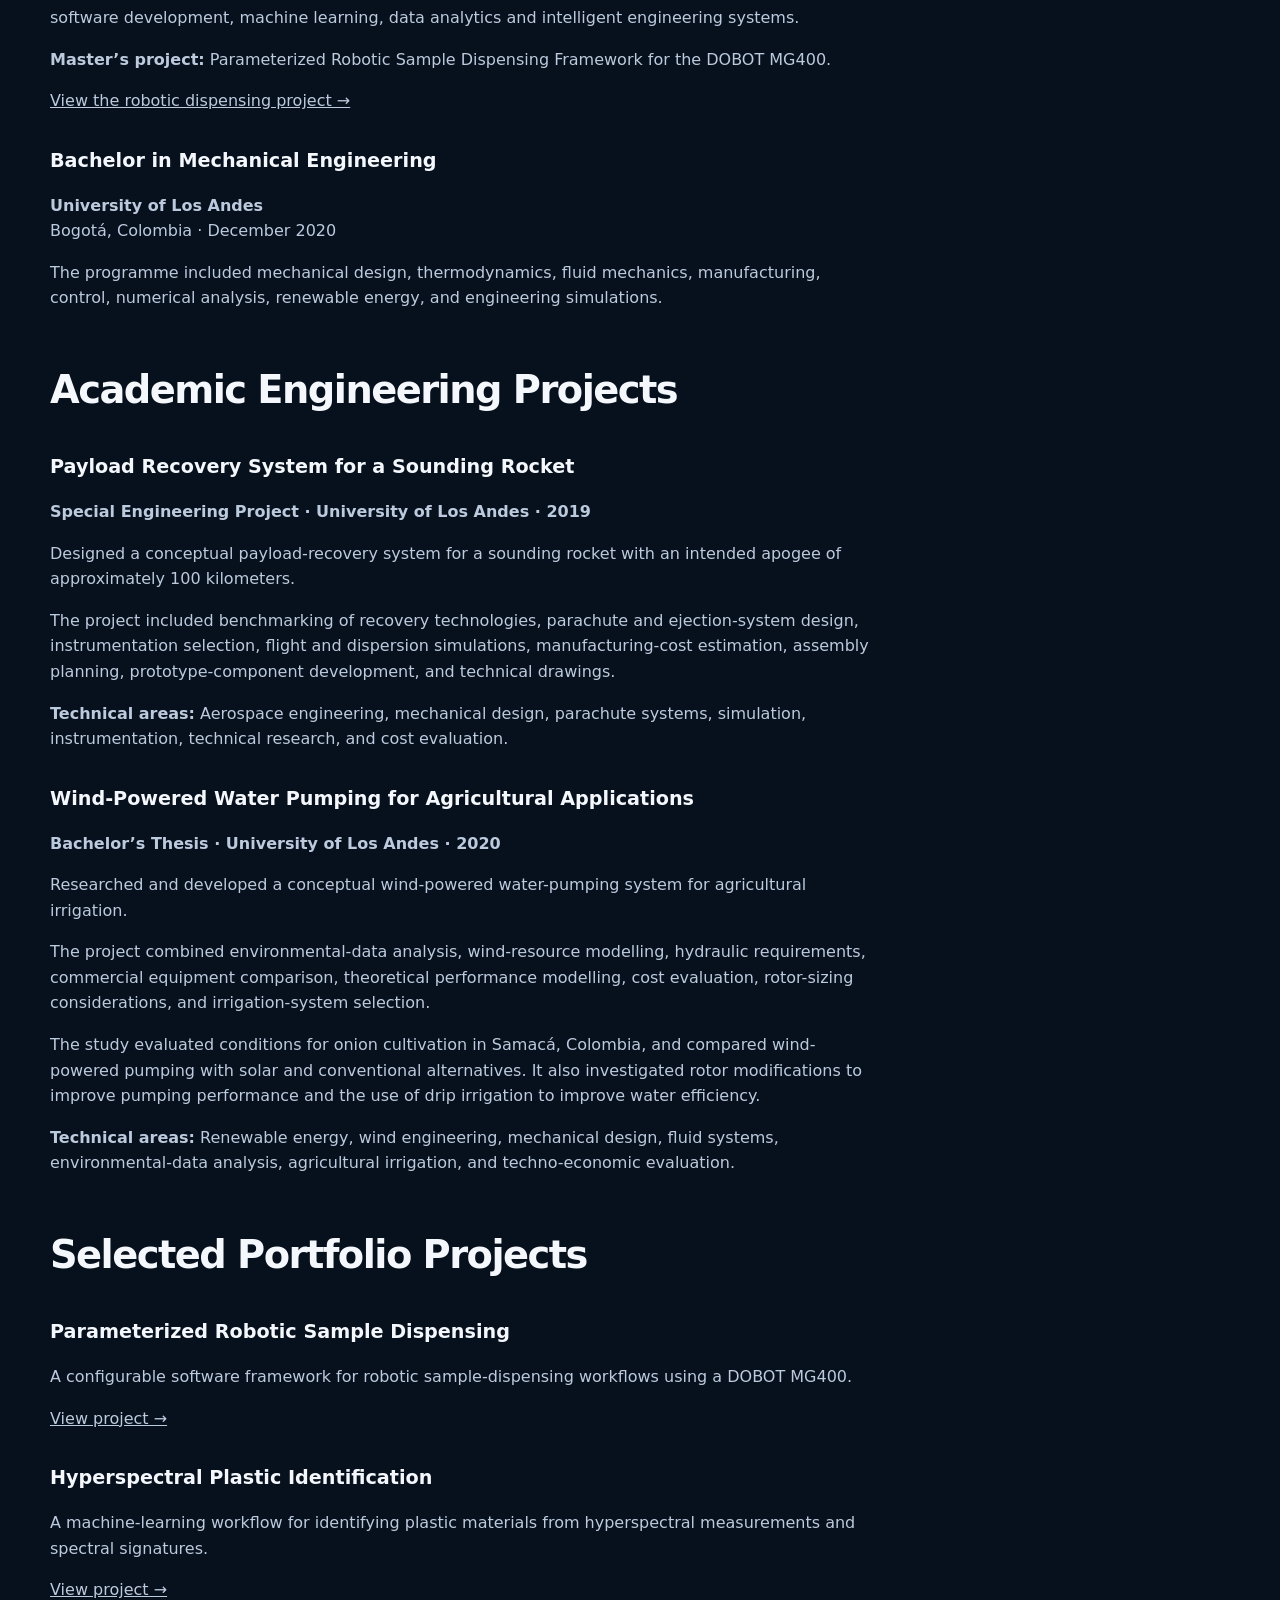
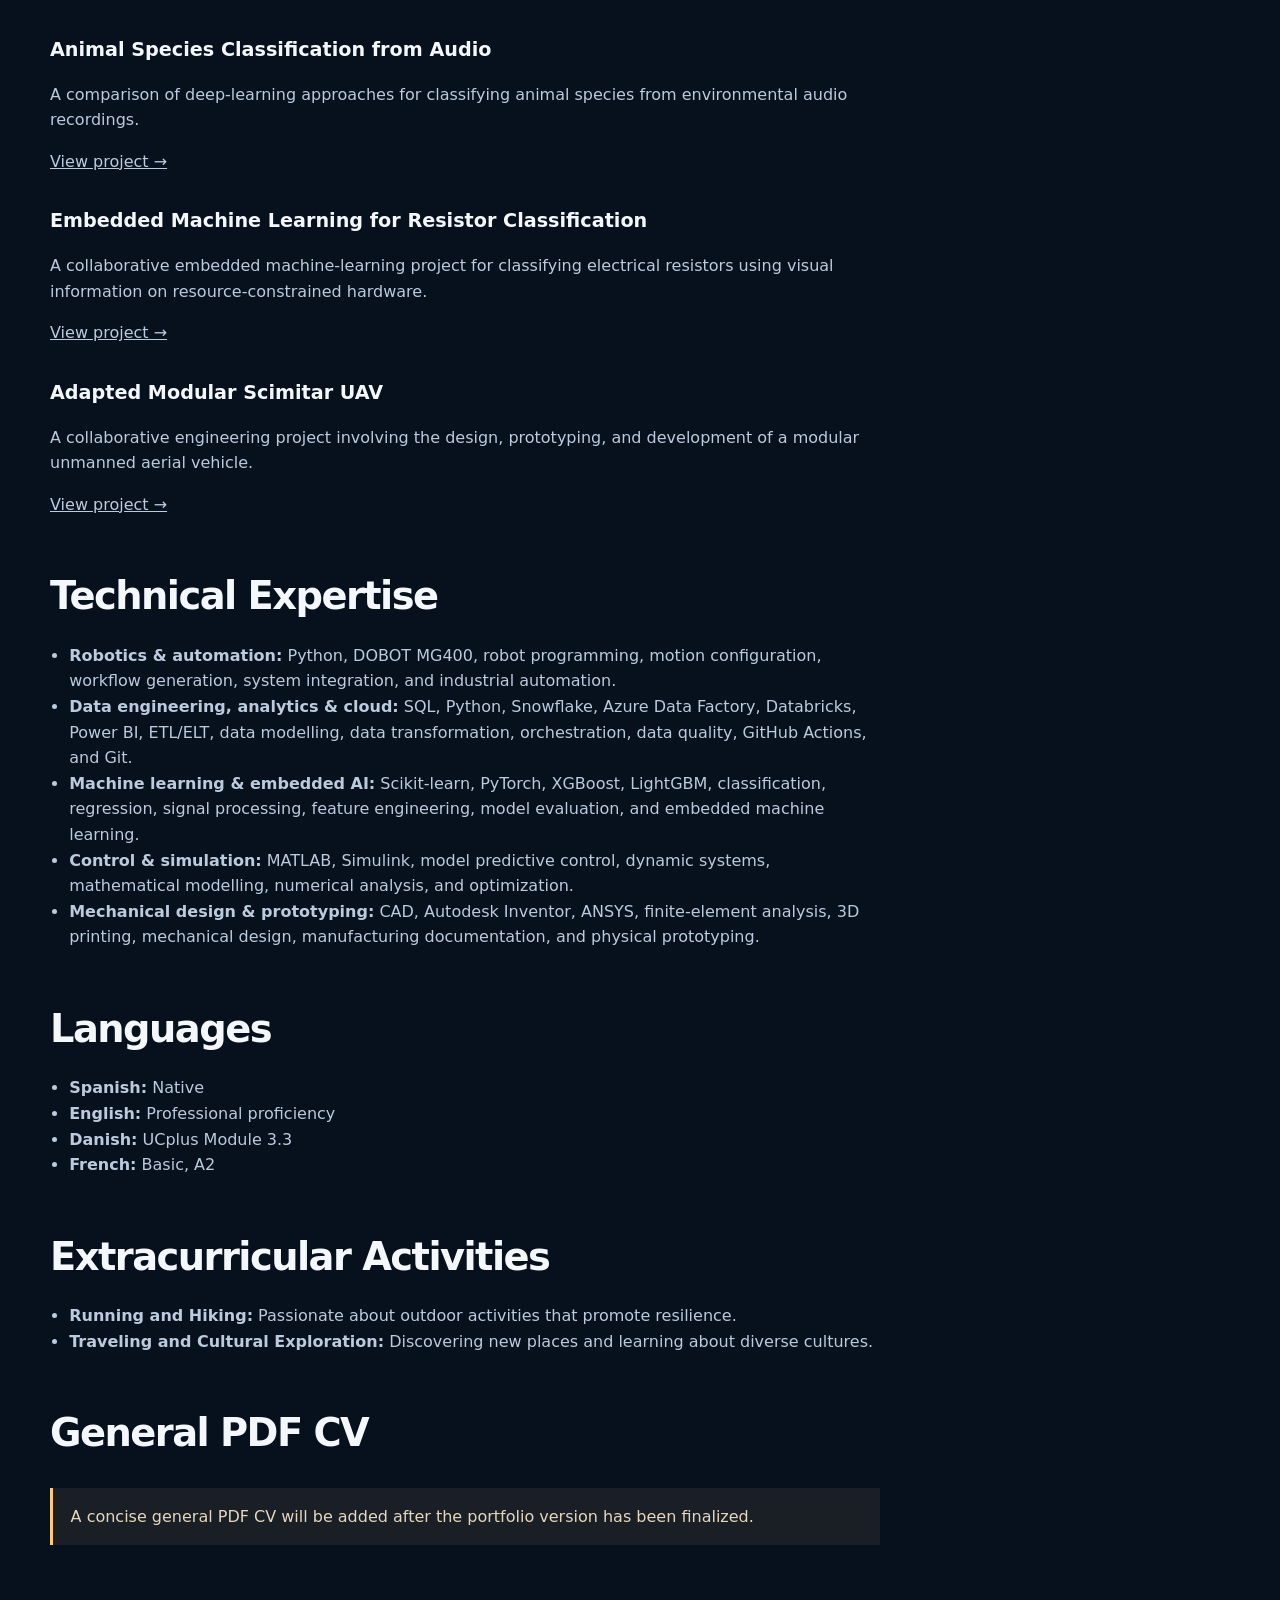
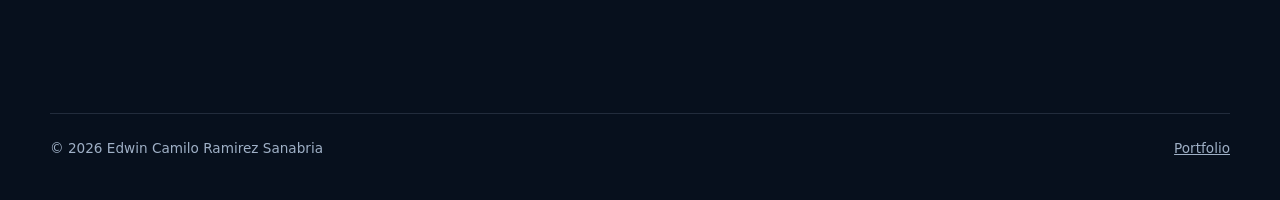
==== commit 18501e88: "Added new projects" ====
--- a/cv/index.html
+++ b/cv/index.html
@@ -65,12 +65,12 @@
           Mechatronics engineer with professional experience across data
           engineering, enterprise integrations, industrial automation support,
           and mechanical engineering. My work includes cloud data systems,
-          analytics, machine learning, robotic automation, control, simulation,
+          analytics, machine learning, robotic automation, control, simulations,
           and mechanical design.
         </p>
 
         <div class="case-meta">
-          <span>Sønderborg, Denmark</span>
+          <span>Denmark</span>
           <span>Mechatronics Engineering</span>
           <span>Data &amp; Analytics</span>
           <span>Robotics &amp; Automation</span>
@@ -599,7 +599,7 @@
 
             <div>
               <dt>Location</dt>
-              <dd>Sønderborg, Denmark</dd>
+              <dd>Denmark</dd>
             </div>
 
             <div>
